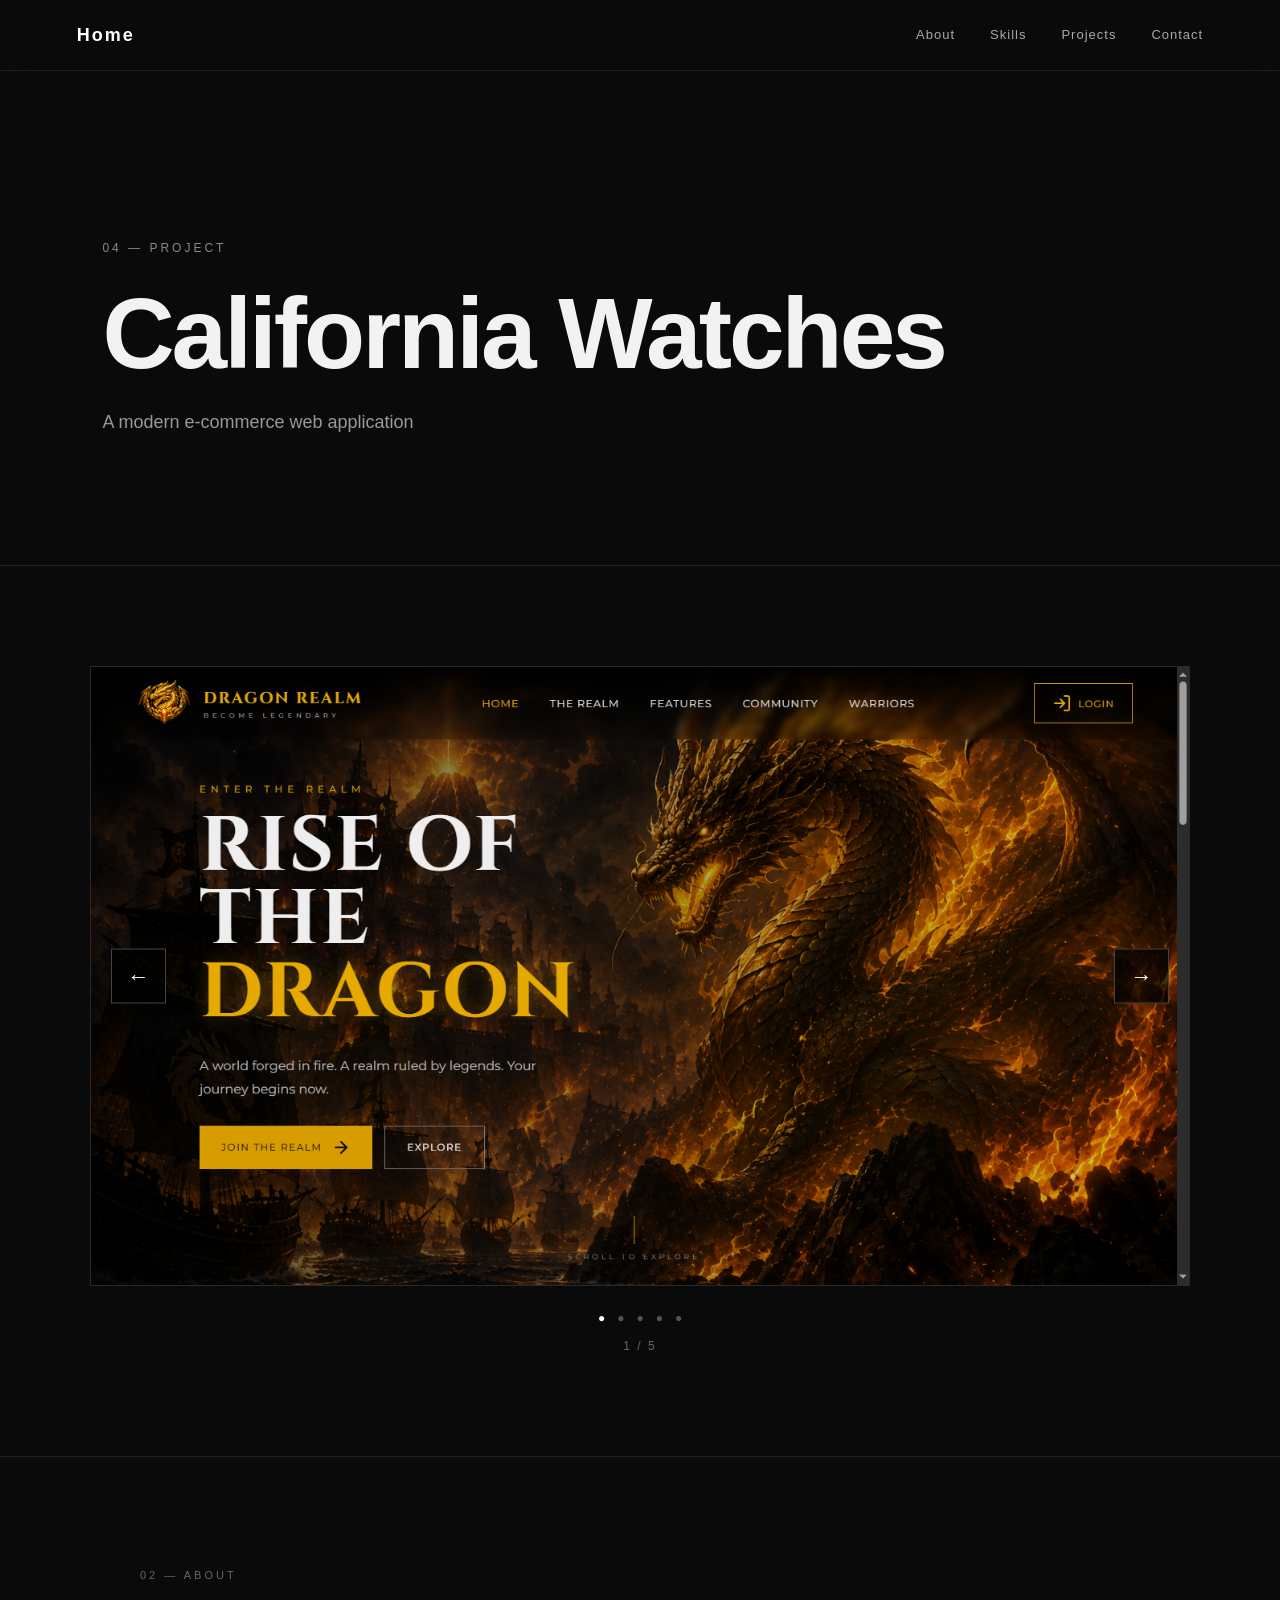
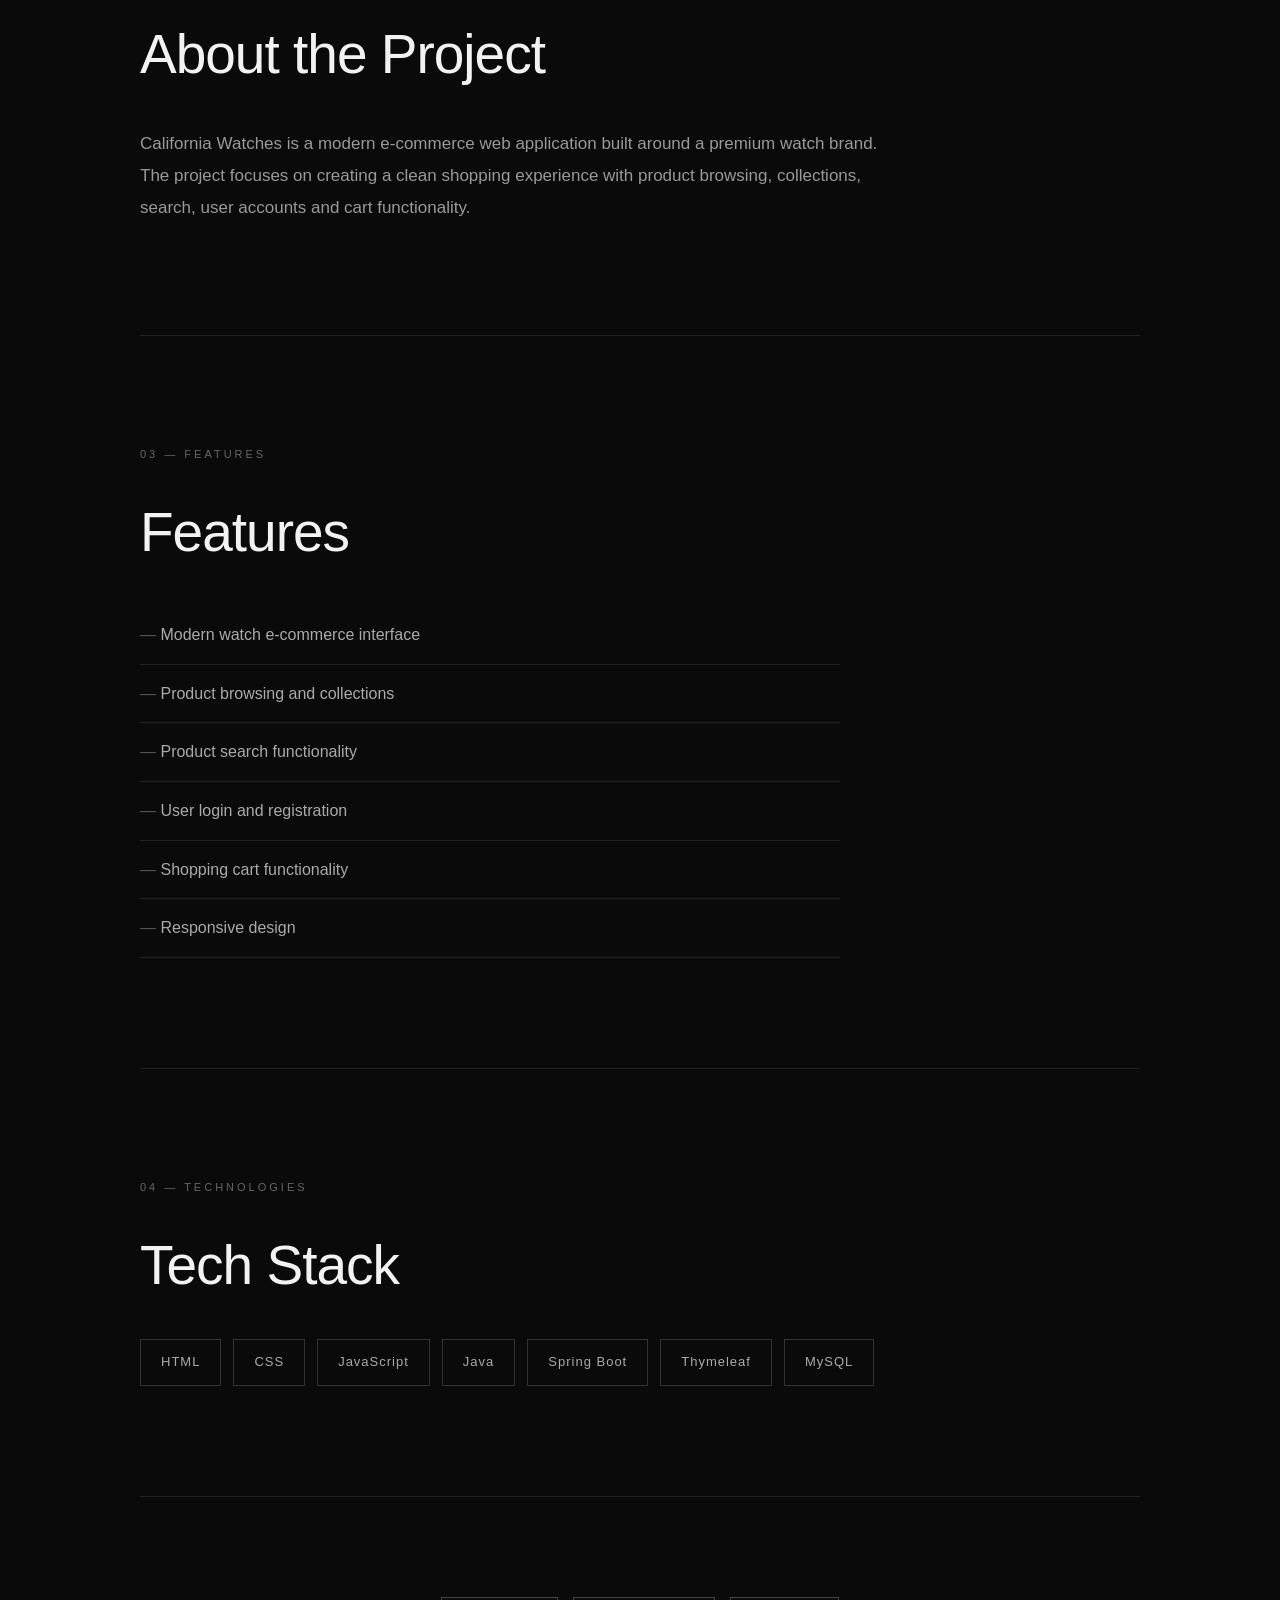
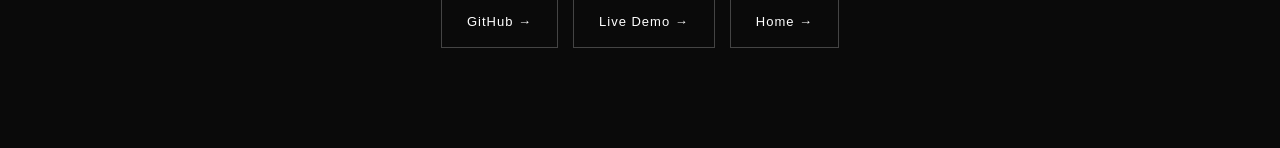
==== californiawatches.html @ 5d505724 "adding in project" ====
<!DOCTYPE html>
<html lang="en">

<head>
    <meta charset="UTF-8">
    <meta name="viewport" content="width=device-width, initial-scale=1.0">
    <title>Projects | California Watches</title>
    <link rel="stylesheet" href="dragonproject.css">
</head>

<body>

    <header>
        <nav class="navbar">

            <a href="index.html" class="logo">Home</a>

            <div class="nav-links">
                <a href="index.html#about">About</a>
                <a href="index.html#skills">Skills</a>
                <a href="index.html#projects">Projects</a>
                <a href="index.html#contact">Contact</a>
            </div>

        </nav>
    </header>

    <main>

        <!-- PROJECT INTRO -->

        <section class="project-hero">

            <p class="small-text">04 — PROJECT</p>

            <h1>California Watches</h1>

            <p class="project-subtitle">
                A modern e-commerce web application
            </p>

        </section>


        <!-- PROJECT SLIDESHOW -->

        <section class="project-gallery">

            <div class="slideshow">

                <button class="slide-btn prev" onclick="previousSlide()">
                    ←
                </button>

                <img id="project-image"
                    src="assets/california/california1.png"
                    alt="California Watches screenshot">

                <button class="slide-btn next" onclick="nextSlide()">
                    →
                </button>

            </div>


            <div class="slide-controls">

                <button onclick="showSlide(0)">●</button>
                <button onclick="showSlide(1)">●</button>
                <button onclick="showSlide(2)">●</button>
                <button onclick="showSlide(3)">●</button>
                <button onclick="showSlide(4)">●</button>

            </div>

            <p id="slide-number">1 / 5</p>

        </section>


        <!-- ABOUT PROJECT -->

        <section class="project-section">

            <p class="section-number">02 — ABOUT</p>

            <h2>About the Project</h2>

            <p>
                California Watches is a modern e-commerce web application
                built around a premium watch brand. The project focuses on
                creating a clean shopping experience with product browsing,
                collections, search, user accounts and cart functionality.
            </p>

        </section>


        <!-- FEATURES -->

        <section class="project-section">

            <p class="section-number">03 — FEATURES</p>

            <h2>Features</h2>

            <ul>
                <li>Modern watch e-commerce interface</li>
                <li>Product browsing and collections</li>
                <li>Product search functionality</li>
                <li>User login and registration</li>
                <li>Shopping cart functionality</li>
                <li>Responsive design</li>
            </ul>

        </section>


        <!-- TECHNOLOGIES -->

        <section class="project-section">

            <p class="section-number">04 — TECHNOLOGIES</p>

            <h2>Tech Stack</h2>

            <div class="tech-list">

                <span>HTML</span>
                <span>CSS</span>
                <span>JavaScript</span>
                <span>Java</span>
                <span>Spring Boot</span>
                <span>Thymeleaf</span>
                <span>MySQL</span>

            </div>

        </section>


        <!-- PROJECT LINKS -->

        <section class="project-links">

            <a href="https://github.com/manas-sinha07/ecommerce"
                target="_blank"
                rel="noopener noreferrer"
                class="btn">
                GitHub →
            </a>

            <a href="https://ecommerce-osuj.onrender.com/"
                target="_blank"
                rel="noopener noreferrer"
                class="btn btn-outline">
                Live Demo →
            </a>

            <a href="index.html" class="btn">
                Home →
            </a>

        </section>

    </main>

    <script src="dragonproject.js"></script>

</body>

</html>
---- dragonproject.css ----
/* ================================
   DRAGON REALM PROJECT PAGE
   ================================ */

* {
    margin: 0;
    padding: 0;
    box-sizing: border-box;
}

html {
    scroll-behavior: smooth;
}

body {
    background: #0a0a0a;
    color: #f2f2f2;
    font-family: Arial, Helvetica, sans-serif;
    line-height: 1.6;
}

/* ================================
   HEADER
   ================================ */

header {
    position: sticky;
    top: 0;
    z-index: 1000;
    background: rgba(10, 10, 10, 0.9);
    backdrop-filter: blur(12px);
    border-bottom: 1px solid #222;
}

.navbar {
    height: 70px;
    padding: 0 6%;
    display: flex;
    align-items: center;
    justify-content: space-between;
}

.logo {
    color: white;
    text-decoration: none;
    font-size: 18px;
    font-weight: 700;
    letter-spacing: 2px;
}

.nav-links {
    display: flex;
    gap: 35px;
}

.nav-links a {
    color: #aaa;
    text-decoration: none;
    font-size: 13px;
    letter-spacing: 1px;
    transition: 0.3s ease;
}

.nav-links a:hover {
    color: white;
}

/* ================================
   PROJECT HERO
   ================================ */

.project-hero {
    min-height: 55vh;
    padding: 120px 8% 80px;
    display: flex;
    flex-direction: column;
    justify-content: center;
    border-bottom: 1px solid #222;
}

.small-text {
    color: #888;
    font-size: 12px;
    letter-spacing: 3px;
    margin-bottom: 25px;
}

.project-hero h1 {
    font-size: clamp(45px, 8vw, 100px);
    font-weight: 600;
    letter-spacing: -3px;
    line-height: 1;
    max-width: 1000px;
}

.project-subtitle {
    margin-top: 25px;
    color: #999;
    font-size: 18px;
}

/* ================================
   GALLERY
   ================================ */

.project-gallery {
    padding: 100px 6%;
    text-align: center;
    border-bottom: 1px solid #222;
}

.slideshow {
    position: relative;
    width: min(1100px, 100%);
    height: 620px;
    margin: auto;

    display: flex;
    align-items: center;
    justify-content: center;

    background: #111;
    border: 1px solid #292929;
    overflow: hidden;
}

.slideshow img {
    width: 100%;
    height: 100%;
    object-fit: contain;
    display: block;

    transition:
        opacity 0.35s ease,
        transform 0.35s ease;
}

/* ================================
   SLIDE BUTTONS
   ================================ */

.slide-btn {
    position: absolute;
    top: 50%;
    transform: translateY(-50%);

    width: 55px;
    height: 55px;

    border: 1px solid #444;
    background: rgba(0, 0, 0, 0.75);
    color: white;

    font-size: 22px;
    cursor: pointer;

    z-index: 5;

    transition:
        background 0.3s ease,
        border-color 0.3s ease,
        transform 0.3s ease;
}

.slide-btn:hover {
    background: white;
    color: black;
    border-color: white;
}

.slide-btn.prev {
    left: 20px;
}

.slide-btn.next {
    right: 20px;
}

/* ================================
   DOT CONTROLS
   ================================ */

.slide-controls {
    margin-top: 25px;

    display: flex;
    justify-content: center;
    gap: 12px;
}

.slide-controls button {
    background: transparent;
    border: none;
    color: #555;

    font-size: 12px;

    cursor: pointer;

    transition:
        color 0.3s ease,
        transform 0.3s ease;
}

.slide-controls button:hover {
    color: white;
    transform: scale(1.3);
}

#slide-number {
    margin-top: 12px;
    color: #666;
    font-size: 12px;
    letter-spacing: 2px;
}

/* ================================
   PROJECT INFORMATION
   ================================ */

.project-section {
    width: min(1000px, 84%);
    margin: auto;
    padding: 110px 0;

    border-bottom: 1px solid #222;
}

.section-number {
    color: #666;
    font-size: 11px;
    letter-spacing: 3px;
    margin-bottom: 25px;
}

.project-section h2 {
    font-size: clamp(32px, 5vw, 55px);
    font-weight: 500;
    letter-spacing: -1px;
    margin-bottom: 30px;
}

.project-section > p:not(.section-number) {
    max-width: 750px;
    color: #999;
    font-size: 17px;
    line-height: 1.9;
}

/* ================================
   FEATURES
   ================================ */

.project-section ul {
    list-style: none;
    max-width: 700px;
}

.project-section li {
    padding: 16px 0;

    color: #aaa;

    border-bottom: 1px solid #222;

    font-size: 16px;

    transition:
        color 0.3s ease,
        padding-left 0.3s ease;
}

.project-section li::before {
    content: "— ";
    color: #555;
}

.project-section li:hover {
    color: white;
    padding-left: 10px;
}

/* ================================
   TECHNOLOGIES
   ================================ */

.tech-list {
    display: flex;
    flex-wrap: wrap;
    gap: 12px;
}

.tech-list span {
    padding: 12px 20px;

    border: 1px solid #333;

    color: #aaa;

    font-size: 13px;
    letter-spacing: 1px;

    transition:
        background 0.3s ease,
        color 0.3s ease,
        border-color 0.3s ease;
}

.tech-list span:hover {
    background: white;
    color: black;
    border-color: white;
}

/* ================================
   PROJECT LINKS
   ================================ */

.project-links {
    padding: 100px 6%;

    display: flex;
    justify-content: center;
    align-items: center;

    flex-wrap: wrap;
    gap: 15px;
}

.btn {
    display: inline-block;

    padding: 14px 25px;

    border: 1px solid #444;

    color: white;
    text-decoration: none;

    font-size: 13px;
    letter-spacing: 1px;

    transition:
        background 0.3s ease,
        color 0.3s ease,
        border-color 0.3s ease,
        transform 0.3s ease;
}

.btn:hover {
    background: white;
    color: black;
    border-color: white;

    transform: translateY(-3px);
}

.btn-outline {
    background: transparent;
}

/* ================================
   RESPONSIVE
   ================================ */

@media (max-width: 768px) {

    .navbar {
        padding: 0 5%;
    }

    .nav-links {
        gap: 15px;
    }

    .nav-links a {
        font-size: 11px;
    }

    .project-hero {
        min-height: 45vh;
        padding: 90px 6% 60px;
    }

    .project-hero h1 {
        font-size: 50px;
        letter-spacing: -2px;
    }

    .project-subtitle {
        font-size: 15px;
    }

    .project-gallery {
        padding: 60px 4%;
    }

    .slideshow {
        height: 400px;
    }

    .slide-btn {
        width: 45px;
        height: 45px;
    }

    .slide-btn.prev {
        left: 10px;
    }

    .slide-btn.next {
        right: 10px;
    }

    .project-section {
        width: 88%;
        padding: 75px 0;
    }

    .project-section h2 {
        font-size: 38px;
    }

    .project-section > p:not(.section-number) {
        font-size: 15px;
    }

    .project-links {
        padding: 70px 5%;
    }
}

@media (max-width: 500px) {

    .navbar {
        height: 60px;
    }

    .nav-links {
        display: none;
    }

    .project-hero h1 {
        font-size: 42px;
    }

    .slideshow {
        height: 280px;
    }

    .slide-btn {
        width: 38px;
        height: 38px;
        font-size: 17px;
    }

    .slide-controls {
        gap: 7px;
    }
}
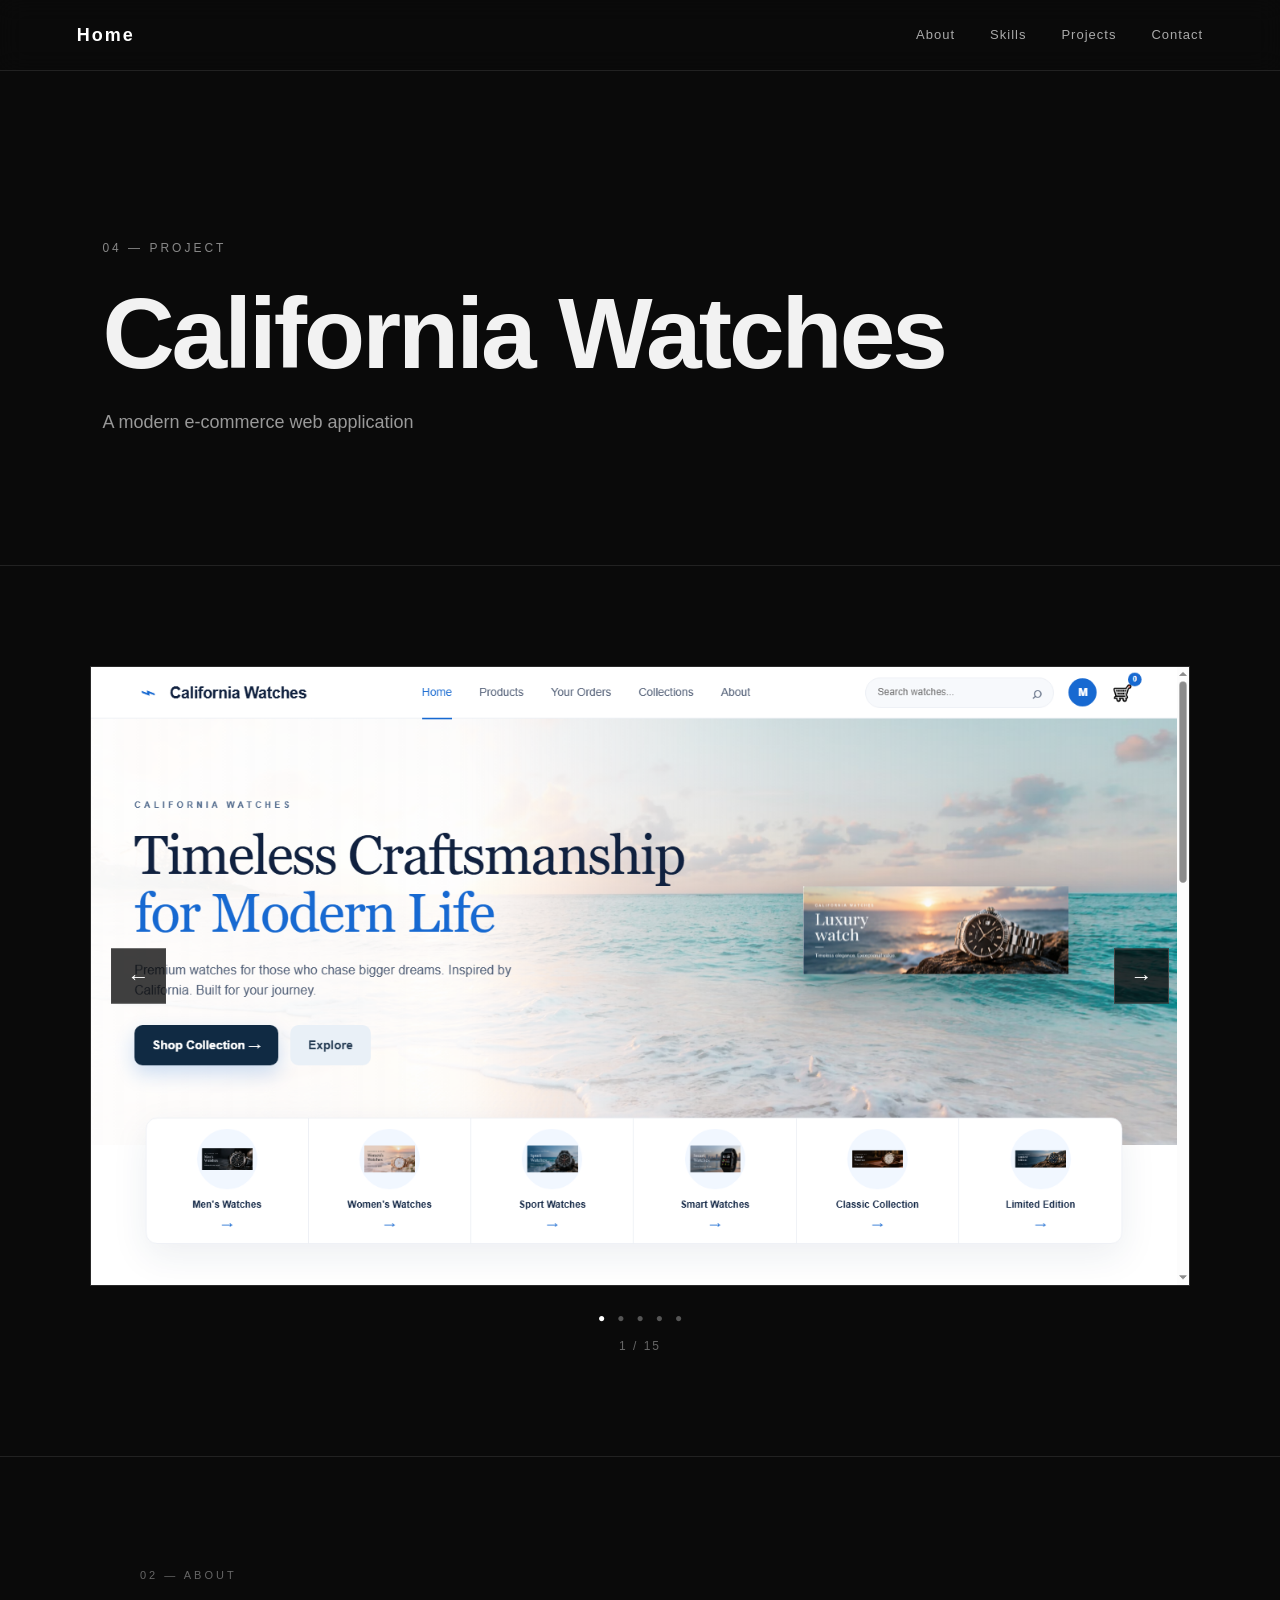
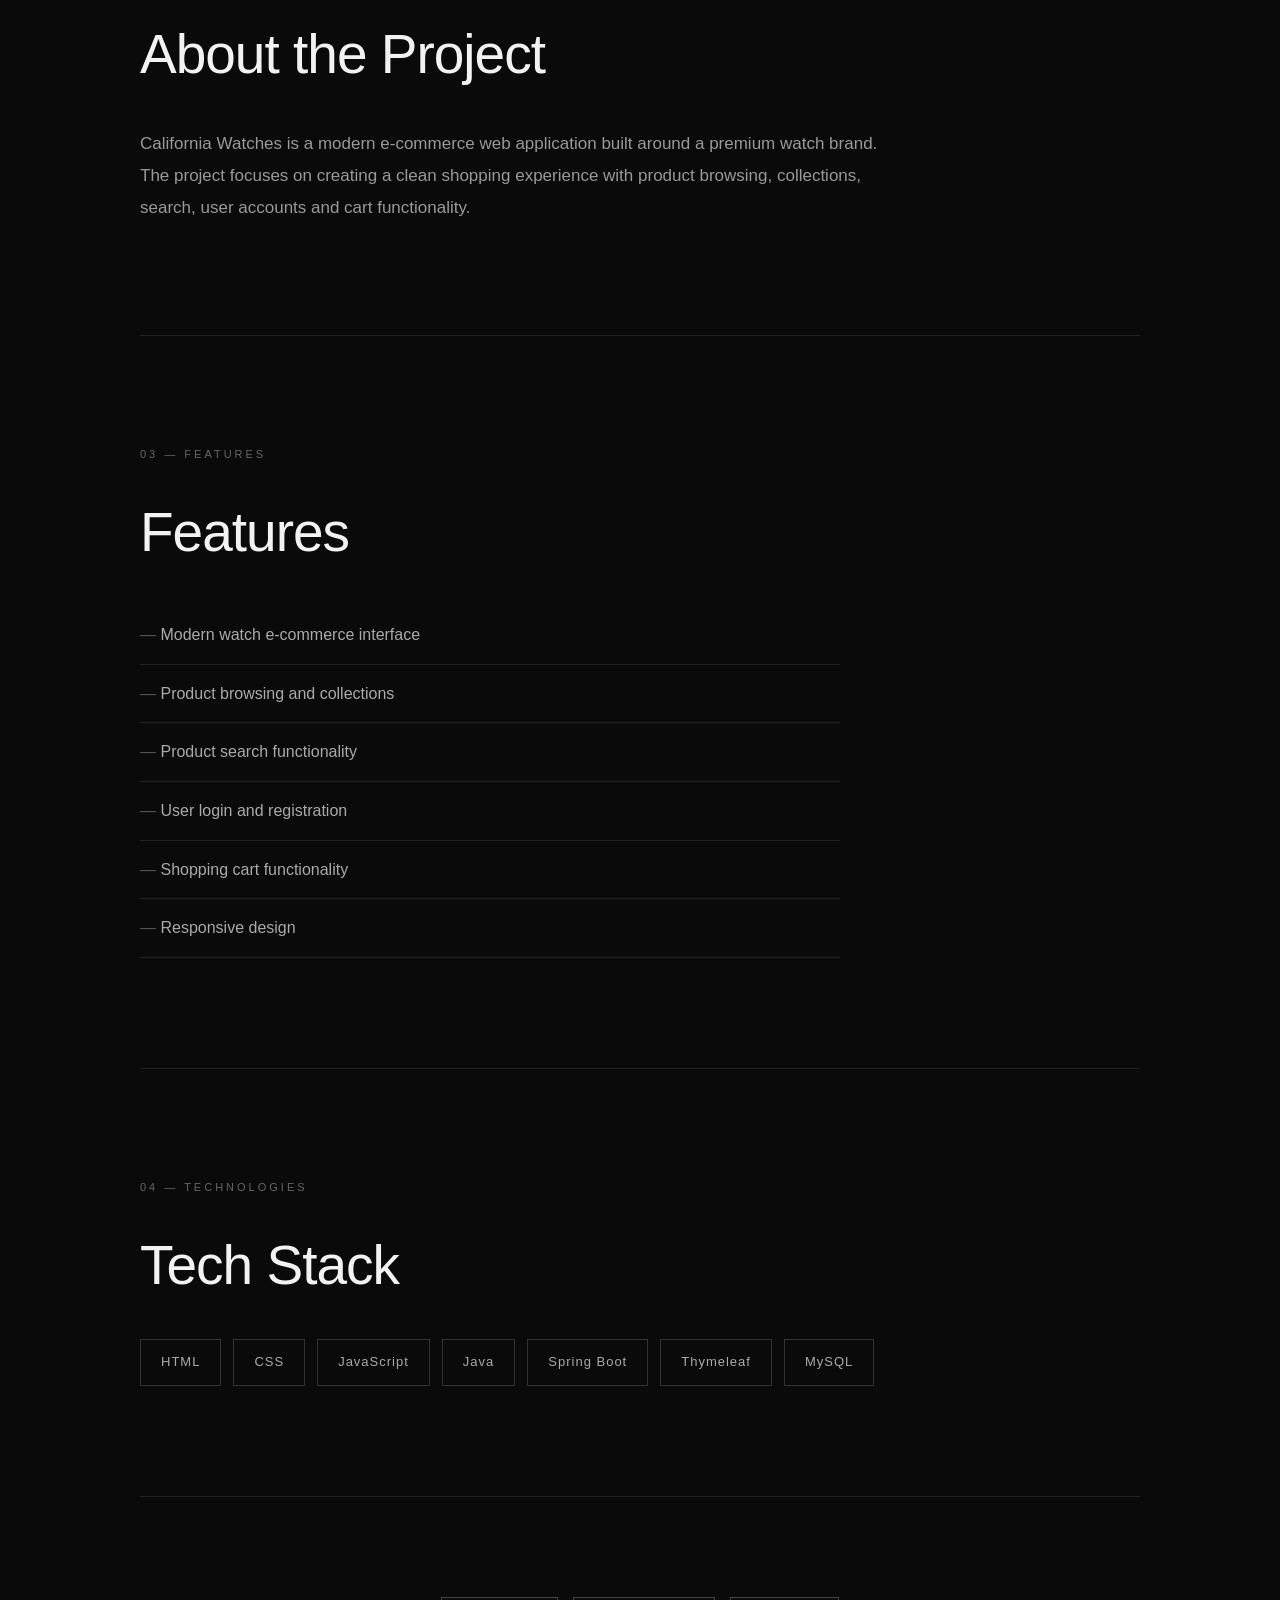
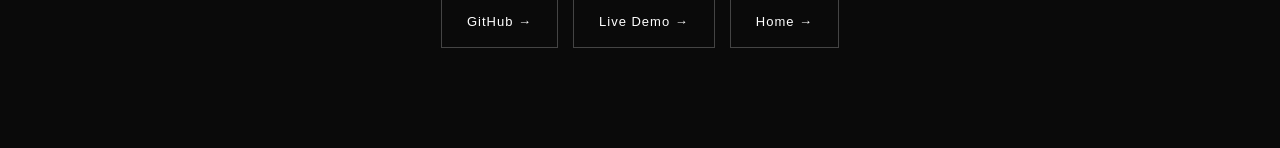
==== commit 10eb52d6: "fixes" ====
--- a/californiawatches.html
+++ b/californiawatches.html
@@ -165,7 +165,7 @@
 
     </main>
 
-    <script src="dragonproject.js"></script>
+    <script src="californiawatches.js"></script>
 
 </body>
 
